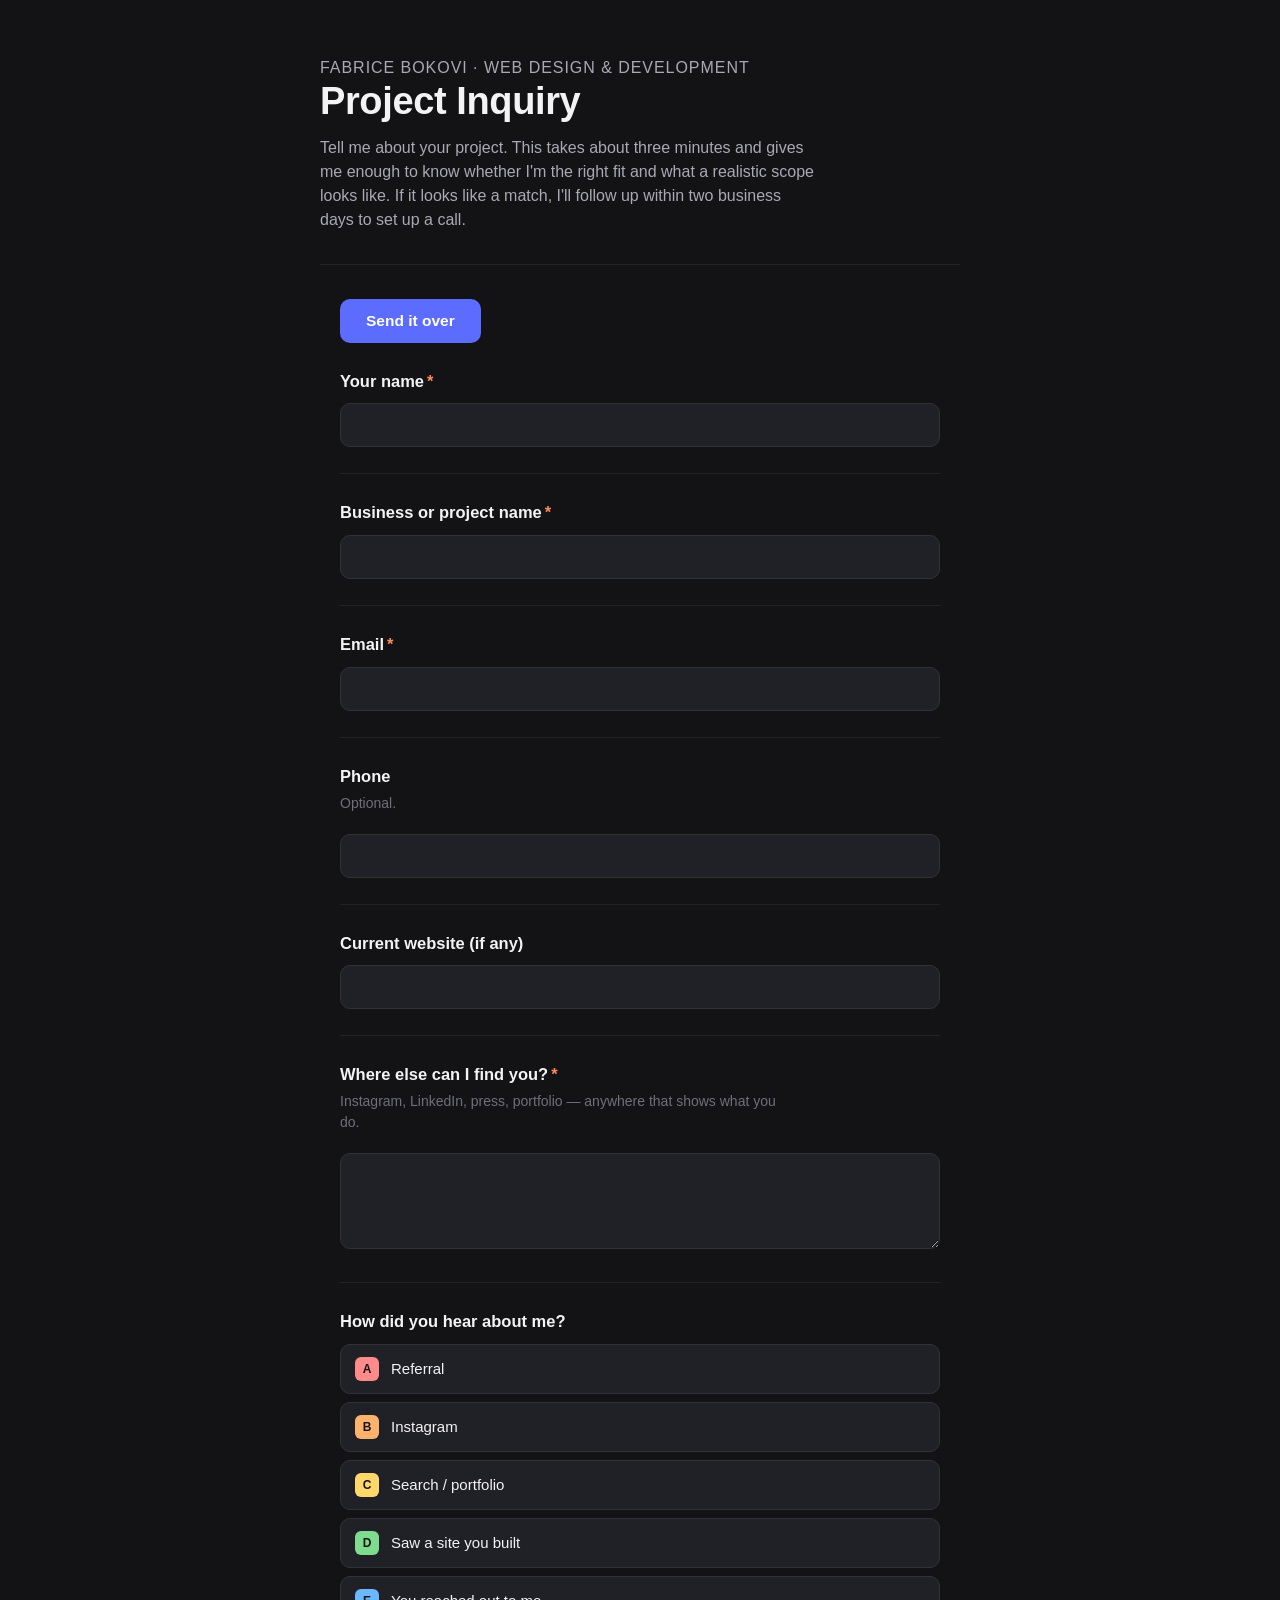
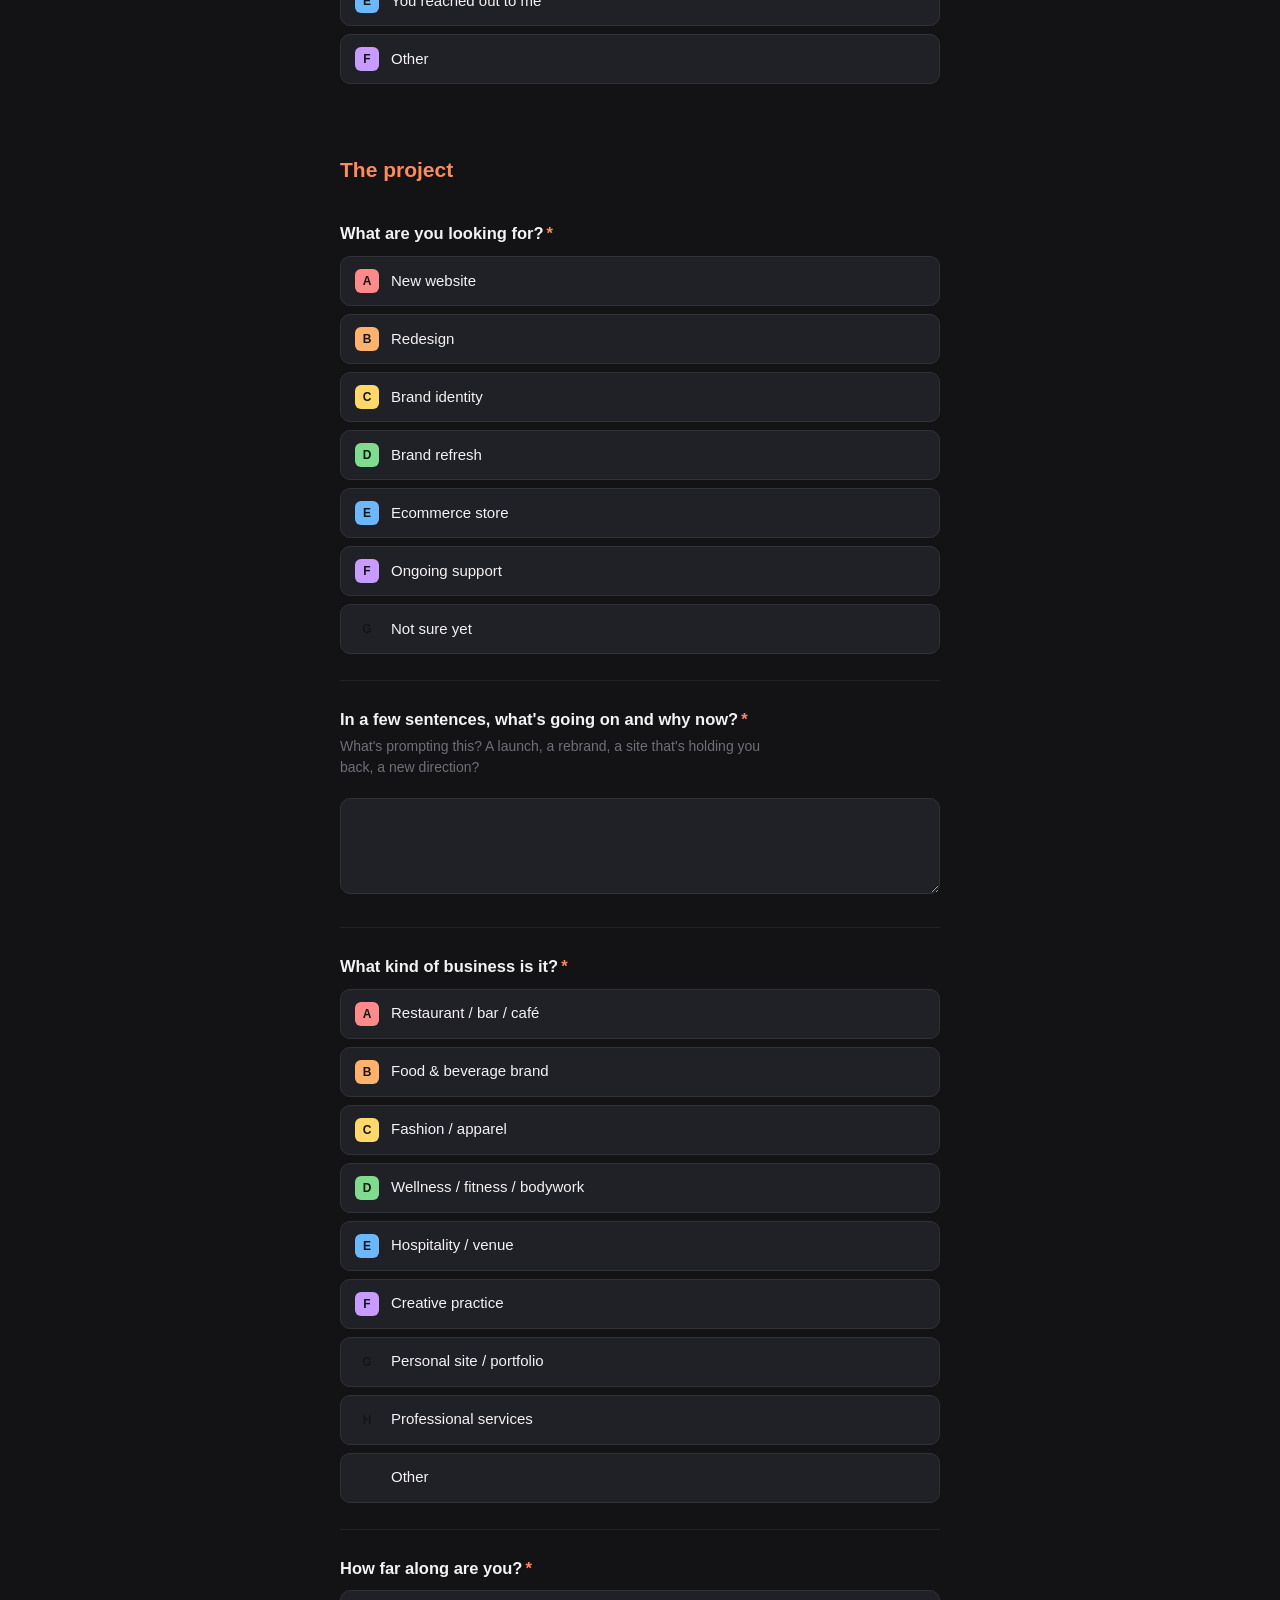
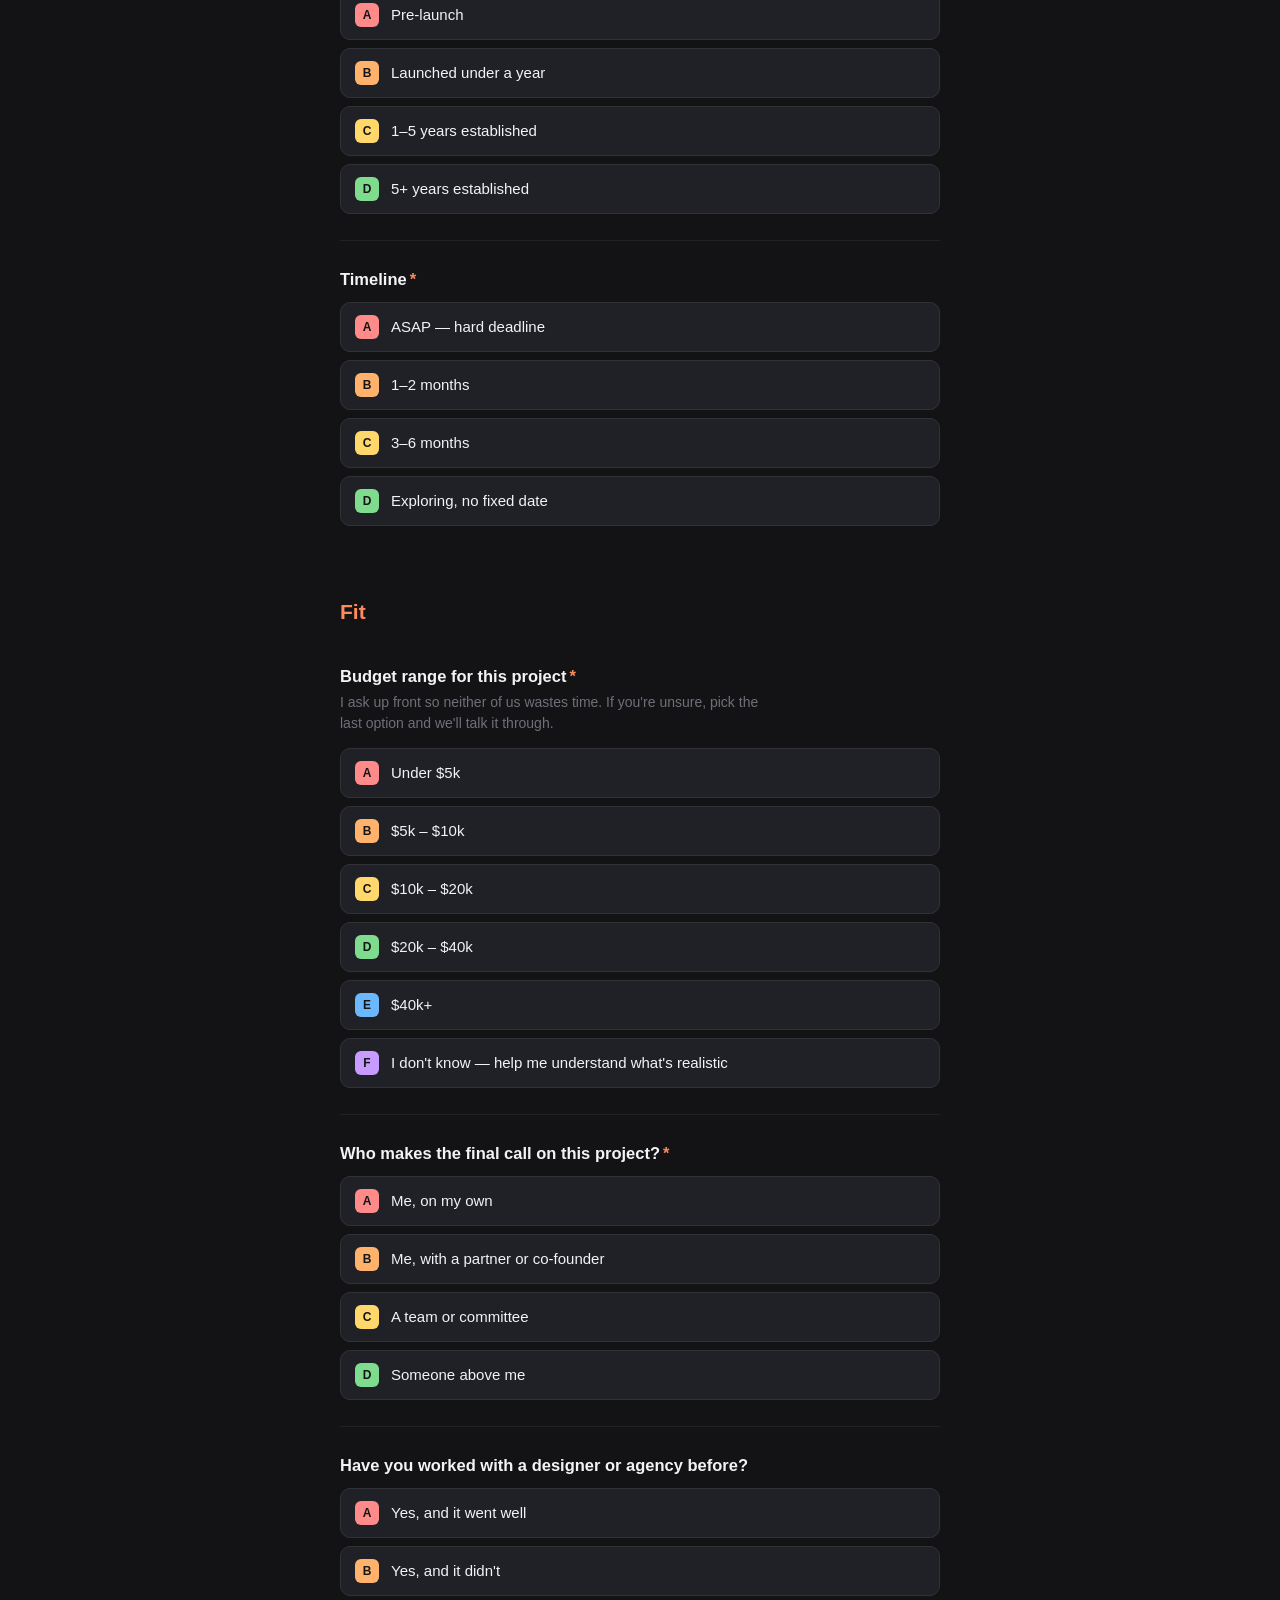
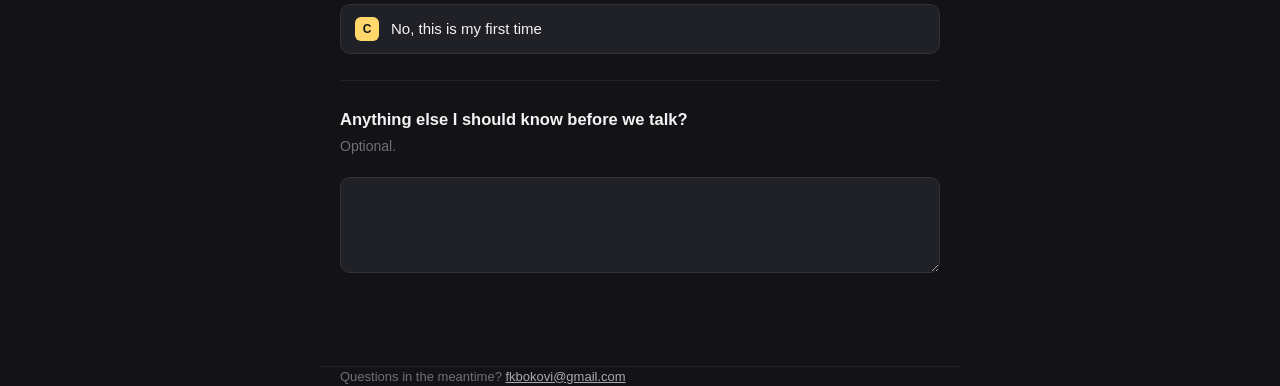
==== index.html @ 1b199073 "Client intake forms" ====
<!DOCTYPE html>
<html lang="en">
<head>
<meta charset="UTF-8">
<meta name="viewport" content="width=device-width, initial-scale=1.0">
<title>Project Inquiry — Fabrice Bokovi</title>
<meta name="description" content="Tell me about your project — a short form to see if we're a fit.">
<link rel="stylesheet" href="style.css">
</head>
<body>

<div class="wrap top">
  <p class="eyebrow">Fabrice Bokovi &middot; Web Design &amp; Development</p>
  <h1>Project Inquiry</h1>
  <p>Tell me about your project. This takes about three minutes and gives me enough to know whether I'm the right fit and what a realistic scope looks like. If it looks like a match, I'll follow up within two business days to set up a call.</p>
</div>

<div class="wrap">
  <form id="inquiry-form">
    <!-- questions injected by form-engine.js from INQUIRY_DATA -->
    <div class="actions">
      <button type="submit" class="submit">Send it over</button>
      <span class="status"></span>
    </div>
  </form>

  <div id="success">
    <h2>Got it — thanks.</h2>
    <p>Your answers just downloaded as a text file. Attach it to an email to <a href="mailto:fkbokovi@gmail.com">fkbokovi@gmail.com</a> (or I'll follow up once you send it over).</p>
    <p style="margin-top:18px"><button id="download-again" class="submit" type="button" style="background:transparent;border:1px solid var(--field-border);color:var(--text-dim)">Download again</button></p>
  </div>
</div>

<footer class="wrap">
  Questions in the meantime? <a href="mailto:fkbokovi@gmail.com">fkbokovi@gmail.com</a>
</footer>

<script src="form-engine.js"></script>
<script src="inquiry-data.js"></script>
<script>
  buildForm({
    formEl: document.getElementById("inquiry-form"),
    data: INQUIRY_DATA,
    title: "Project Inquiry",
    filenamePrefix: "project-inquiry",
  });
</script>
</body>
</html>
---- style.css ----
/* ---------------------------------------------------------
   Fabrice Bokovi — client intake forms
   Tally-style: dark, single column, generous spacing.
--------------------------------------------------------- */

:root{
  --bg:#131316;
  --panel:#1b1b20;
  --field:#202027;
  --field-border:#313138;
  --field-border-focus:#5b6cff;
  --text:#f3f3f5;
  --text-dim:#a9a9b3;
  --text-faint:#6f6f79;
  --accent:#ff8a5c;
  --accent-2:#5b6cff;
  --ok:#3ecf8e;
  --danger:#ff6b6b;
  --radius:10px;
  --maxw:640px;
  --letter-a:#ff8a8a;
  --letter-b:#ffb26b;
  --letter-c:#ffd76b;
  --letter-d:#7fdc8f;
  --letter-e:#6bb8ff;
  --letter-f:#c79bff;
}

*{box-sizing:border-box}
html{scroll-behavior:smooth}
body{
  background:var(--bg);
  color:var(--text);
  font-family:-apple-system,BlinkMacSystemFont,"Segoe UI",Inter,Roboto,Helvetica,Arial,sans-serif;
  line-height:1.5;
  margin:0;
  padding:0;
}

.wrap{max-width:var(--maxw);margin:0 auto;padding:0 20px}

/* header */
.top{padding:56px 0 32px;border-bottom:1px solid #232328}
.eyebrow{font-size:12.5px;letter-spacing:.06em;text-transform:uppercase;color:var(--text-faint);margin:0 0 10px}
h1{font-size:clamp(28px,5vw,38px);font-weight:700;letter-spacing:-.01em;margin:0 0 12px;line-height:1.15}
.top p{color:var(--text-dim);font-size:16px;max-width:56ch;margin:0}

/* section headers within the form */
.section-head{padding:44px 0 4px;margin-top:8px}
.section-head:first-of-type{padding-top:36px}
.section-head h2{font-size:21px;font-weight:700;margin:0 0 6px;color:var(--accent)}
.section-head p{color:var(--text-dim);font-size:15px;margin:0;max-width:56ch}

.note{
  background:var(--panel);
  border:1px solid #232328;
  border-left:3px solid var(--accent-2);
  border-radius:0 var(--radius) var(--radius) 0;
  padding:14px 18px;
  margin:18px 0 28px;
  color:var(--text-dim);
  font-size:14.5px;
}
.note p{margin:0 0 8px}
.note p:last-child{margin-bottom:0}

/* fields */
form{padding-bottom:60px}
.field{padding:26px 0;border-bottom:1px solid #212126}
.field:last-child{border-bottom:none}
.hidden{display:none !important}
.field.sub{
  margin-top:16px;
  padding:18px 0 0 18px;
  border-left:2px solid var(--field-border);
  border-bottom:none;
}

label.q, .q-label{
  display:block;
  font-size:16.5px;
  font-weight:600;
  margin:0 0 4px;
  color:var(--text);
}
.q .req{color:var(--accent);margin-left:3px}
.help{color:var(--text-faint);font-size:14px;margin:4px 0 14px;max-width:56ch}

input[type=text],
input[type=email],
input[type=tel],
input[type=url],
input[type=date],
input[type=number],
textarea,
select{
  width:100%;
  background:var(--field);
  border:1px solid var(--field-border);
  color:var(--text);
  border-radius:var(--radius);
  padding:12px 14px;
  font-size:15.5px;
  font-family:inherit;
  margin-top:6px;
  transition:border-color .12s;
}
textarea{min-height:96px;resize:vertical}
input:focus,textarea:focus,select:focus{
  outline:none;
  border-color:var(--field-border-focus);
}
::placeholder{color:var(--text-faint)}

/* choice groups (radio/checkbox, tally-style lettered pills) */
.choices{display:flex;flex-direction:column;gap:8px;margin-top:10px}
.choice{
  display:flex;
  align-items:center;
  gap:12px;
  background:var(--field);
  border:1px solid var(--field-border);
  border-radius:var(--radius);
  padding:12px 14px;
  cursor:pointer;
  transition:border-color .12s,background .12s;
}
.choice:hover{border-color:#454550}
.choice input{position:absolute;opacity:0;width:0;height:0}
.choice .letter{
  flex:0 0 auto;
  width:24px;height:24px;
  border-radius:6px;
  display:flex;align-items:center;justify-content:center;
  font-size:12px;font-weight:700;color:#151517;
}
.choice span.txt{font-size:15px}
.choice:has(input:checked){
  border-color:var(--accent-2);
  background:#1e2030;
}

/* scale / matrix rows */
.scale-row{display:flex;align-items:center;gap:14px;margin:10px 0;flex-wrap:wrap}
.scale-row .ends{font-size:13px;color:var(--text-faint);min-width:96px}
.scale-opts{display:flex;gap:8px}
.scale-opts label{
  width:34px;height:34px;border-radius:8px;
  display:flex;align-items:center;justify-content:center;
  background:var(--field);border:1px solid var(--field-border);
  font-size:13px;color:var(--text-dim);cursor:pointer;
}
.scale-opts input{position:absolute;opacity:0}
.scale-opts label:has(input:checked){background:var(--accent-2);border-color:var(--accent-2);color:#fff}

/* file */
input[type=file]{
  width:100%;margin-top:6px;padding:10px 12px;
  background:var(--field);border:1px dashed var(--field-border);border-radius:var(--radius);
  color:var(--text-dim);font-size:14px;
}

/* buttons */
.actions{padding:34px 0 0;display:flex;gap:12px;align-items:center}
button.submit{
  background:var(--accent-2);color:#fff;border:none;
  border-radius:var(--radius);padding:13px 26px;font-size:15.5px;font-weight:600;
  cursor:pointer;transition:opacity .12s;
}
button.submit:hover{opacity:.9}
button.submit:disabled{opacity:.5;cursor:default}
.status{font-size:14px;color:var(--text-dim)}
.status.err{color:var(--danger)}

/* success state */
#success{
  display:none;
  text-align:center;
  padding:80px 0;
}
#success h2{font-size:26px;margin:0 0 12px;color:var(--ok)}
#success p{color:var(--text-dim);font-size:15.5px;max-width:48ch;margin:0 auto}

footer{
  border-top:1px solid #212126;
  padding:26px 0 60px;
  color:var(--text-faint);
  font-size:13px;
}
footer a{color:var(--text-dim)}

@media (max-width:520px){
  .top{padding:40px 0 26px}
  .field{padding:20px 0}
}
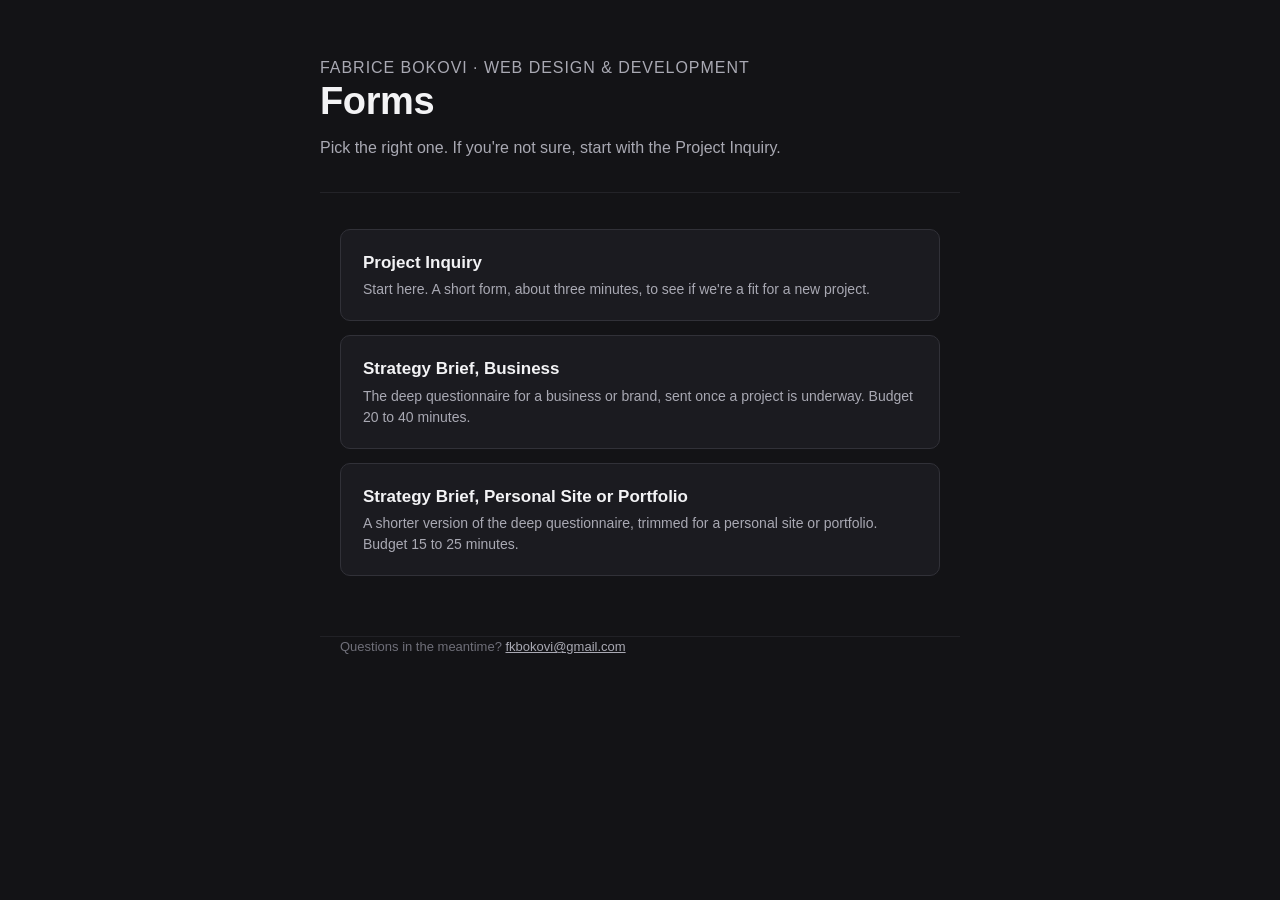
==== commit 313fa6fd: "Add landing page and split Strategy Brief into business and personal versions - New index.html landi" ====
--- a/index.html
+++ b/index.html
@@ -3,31 +3,32 @@
 <head>
 <meta charset="UTF-8">
 <meta name="viewport" content="width=device-width, initial-scale=1.0">
-<title>Project Inquiry — Fabrice Bokovi</title>
-<meta name="description" content="Tell me about your project — a short form to see if we're a fit.">
+<title>Client Forms &middot; Fabrice Bokovi</title>
+<meta name="description" content="Project inquiry and strategy brief forms.">
 <link rel="stylesheet" href="style.css">
 </head>
 <body>
 
 <div class="wrap top">
   <p class="eyebrow">Fabrice Bokovi &middot; Web Design &amp; Development</p>
-  <h1>Project Inquiry</h1>
-  <p>Tell me about your project. This takes about three minutes and gives me enough to know whether I'm the right fit and what a realistic scope looks like. If it looks like a match, I'll follow up within two business days to set up a call.</p>
+  <h1>Forms</h1>
+  <p>Pick the right one. If you're not sure, start with the Project Inquiry.</p>
 </div>
 
 <div class="wrap">
-  <form id="inquiry-form">
-    <!-- questions injected by form-engine.js from INQUIRY_DATA -->
-    <div class="actions">
-      <button type="submit" class="submit">Send it over</button>
-      <span class="status"></span>
-    </div>
-  </form>
-
-  <div id="success">
-    <h2>Got it — thanks.</h2>
-    <p>Your answers just downloaded as a text file. Attach it to an email to <a href="mailto:fkbokovi@gmail.com">fkbokovi@gmail.com</a> (or I'll follow up once you send it over).</p>
-    <p style="margin-top:18px"><button id="download-again" class="submit" type="button" style="background:transparent;border:1px solid var(--field-border);color:var(--text-dim)">Download again</button></p>
+  <div class="hub-links">
+    <a class="hub-link" href="project-inquiry.html">
+      <p class="hub-title">Project Inquiry</p>
+      <p class="hub-desc">Start here. A short form, about three minutes, to see if we're a fit for a new project.</p>
+    </a>
+    <a class="hub-link" href="strategy-brief-business.html">
+      <p class="hub-title">Strategy Brief, Business</p>
+      <p class="hub-desc">The deep questionnaire for a business or brand, sent once a project is underway. Budget 20 to 40 minutes.</p>
+    </a>
+    <a class="hub-link" href="strategy-brief-personal.html">
+      <p class="hub-title">Strategy Brief, Personal Site or Portfolio</p>
+      <p class="hub-desc">A shorter version of the deep questionnaire, trimmed for a personal site or portfolio. Budget 15 to 25 minutes.</p>
+    </a>
   </div>
 </div>
 
@@ -35,15 +36,5 @@
   Questions in the meantime? <a href="mailto:fkbokovi@gmail.com">fkbokovi@gmail.com</a>
 </footer>
 
-<script src="form-engine.js"></script>
-<script src="inquiry-data.js"></script>
-<script>
-  buildForm({
-    formEl: document.getElementById("inquiry-form"),
-    data: INQUIRY_DATA,
-    title: "Project Inquiry",
-    filenamePrefix: "project-inquiry",
-  });
-</script>
 </body>
 </html>
--- a/style.css
+++ b/style.css
@@ -1,5 +1,5 @@
 /* ---------------------------------------------------------
-   Fabrice Bokovi — client intake forms
+   Fabrice Bokovi, client intake forms
    Tally-style: dark, single column, generous spacing.
 --------------------------------------------------------- */
 
@@ -189,6 +189,22 @@
 }
 footer a{color:var(--text-dim)}
 
+/* landing page hub links */
+.hub-links{display:flex;flex-direction:column;gap:14px;padding:36px 0 60px}
+.hub-link{
+  display:block;
+  background:var(--panel);
+  border:1px solid var(--field-border);
+  border-radius:var(--radius);
+  padding:20px 22px;
+  text-decoration:none;
+  color:var(--text);
+  transition:border-color .12s,background .12s;
+}
+.hub-link:hover{border-color:var(--accent-2);background:#1e2030}
+.hub-link .hub-title{font-size:17px;font-weight:600;margin:0 0 4px}
+.hub-link .hub-desc{font-size:14px;color:var(--text-dim);margin:0}
+
 @media (max-width:520px){
   .top{padding:40px 0 26px}
   .field{padding:20px 0}
